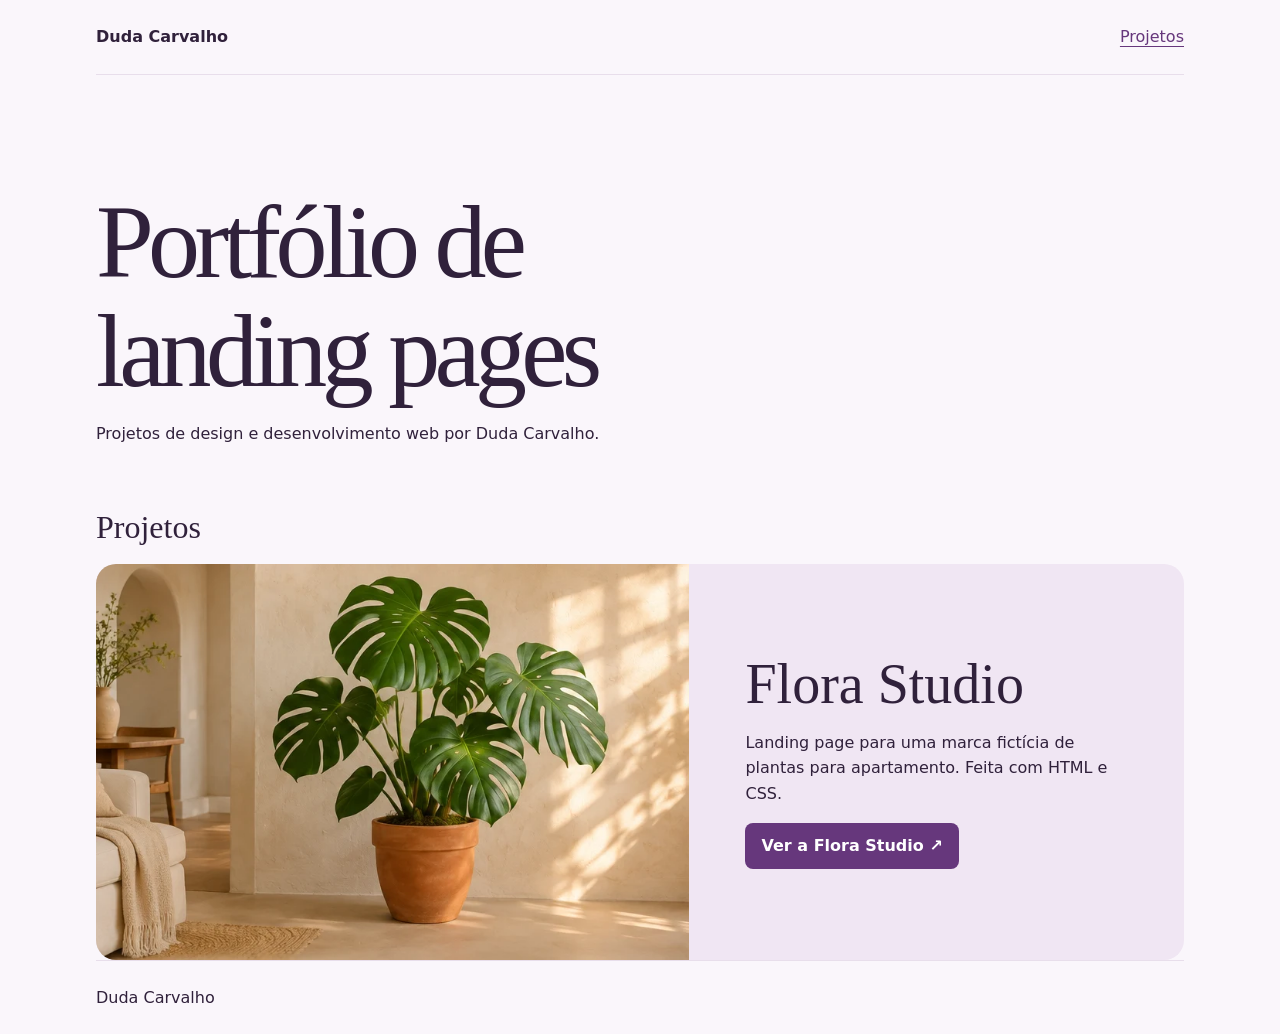
==== index.html @ 66deb17f "Add files via upload" ====
<!doctype html>
<html lang="pt-BR">
<head>
  <meta charset="utf-8">
  <meta name="viewport" content="width=device-width, initial-scale=1">
  <meta name="description" content="Portfólio de landing pages de Duda Carvalho.">
  <title>Duda Carvalho | Portfólio de landing pages</title>
  <style>
    * { box-sizing: border-box; }
    body { margin: 0; color: #30213b; background: #faf6fb; font: 1rem/1.6 system-ui, sans-serif; }
    .wrap { width: min(68rem, calc(100% - 2.5rem)); margin: auto; }
    header, footer { padding-block: 1.5rem; }
    header { display: flex; justify-content: space-between; gap: 1rem; border-bottom: 1px solid #e8deeb; }
    a { color: #66377c; text-underline-offset: .23em; }
    a:focus-visible { outline: 2px solid #66377c; outline-offset: 4px; }
    .intro { padding-block: clamp(3rem, 10vw, 7rem) 3rem; }
    h1, h2, h3 { font-family: Georgia, serif; font-weight: normal; line-height: 1.05; margin: 0; }
    h1 { max-width: 13ch; font-size: clamp(3rem, 9vw, 6.5rem); letter-spacing: -.055em; }
    h2 { font-size: 2rem; margin-bottom: 1.25rem; }
    h3 { font-size: clamp(2.3rem, 5vw, 3.5rem); }
    .projects { display: grid; gap: 1.5rem; }
    article { display: grid; grid-template-columns: 1.2fr 1fr; background: #f0e6f3; border-radius: 1.25rem; overflow: hidden; }
    .preview { width: 100%; height: 100%; min-height: 17rem; object-fit: cover; display: block; }
    .details { align-self: center; padding: clamp(1.5rem, 5vw, 3.5rem); }
    .button { display: inline-block; padding: .65rem 1rem; border-radius: .5rem; background: #66377c; color: white; font-weight: 600; text-decoration: none; }
    .button:hover { background: #4c285e; }
    .button:focus-visible { outline-offset: 3px; }
    footer { margin-top: 3rem; border-top: 1px solid #e8deeb; }
    @media (max-width: 650px) {
      article { grid-template-columns: 1fr; }
      .preview { height: auto; min-height: 0; aspect-ratio: 4 / 3; }
    }
  </style>
</head>
<body>
  <header class="wrap">
    <strong>Duda Carvalho</strong>
    <a href="#projetos">Projetos</a>
  </header>
  <main class="wrap">
    <section class="intro">
      <h1>Portfólio de landing pages</h1>
      <p>Projetos de design e desenvolvimento web por Duda Carvalho.</p>
    </section>
    <section id="projetos" aria-labelledby="titulo-projetos">
      <h2 id="titulo-projetos">Projetos</h2>
      <div class="projects">
        <article>
          <img class="preview" src="flora-studio/images/sala.webp" width="768" height="512" alt="Costela-de-adão em uma sala iluminada pelo sol">
          <div class="details">
            <h3>Flora Studio</h3>
            <p>Landing page para uma marca fictícia de plantas para apartamento. Feita com HTML e CSS.</p>
            <a class="button" href="flora-studio/index.html">Ver a Flora Studio <span aria-hidden="true">↗</span></a>
          </div>
        </article>
      </div>
    </section>
  </main>
  <footer class="wrap">Duda Carvalho</footer>
</body>
</html>
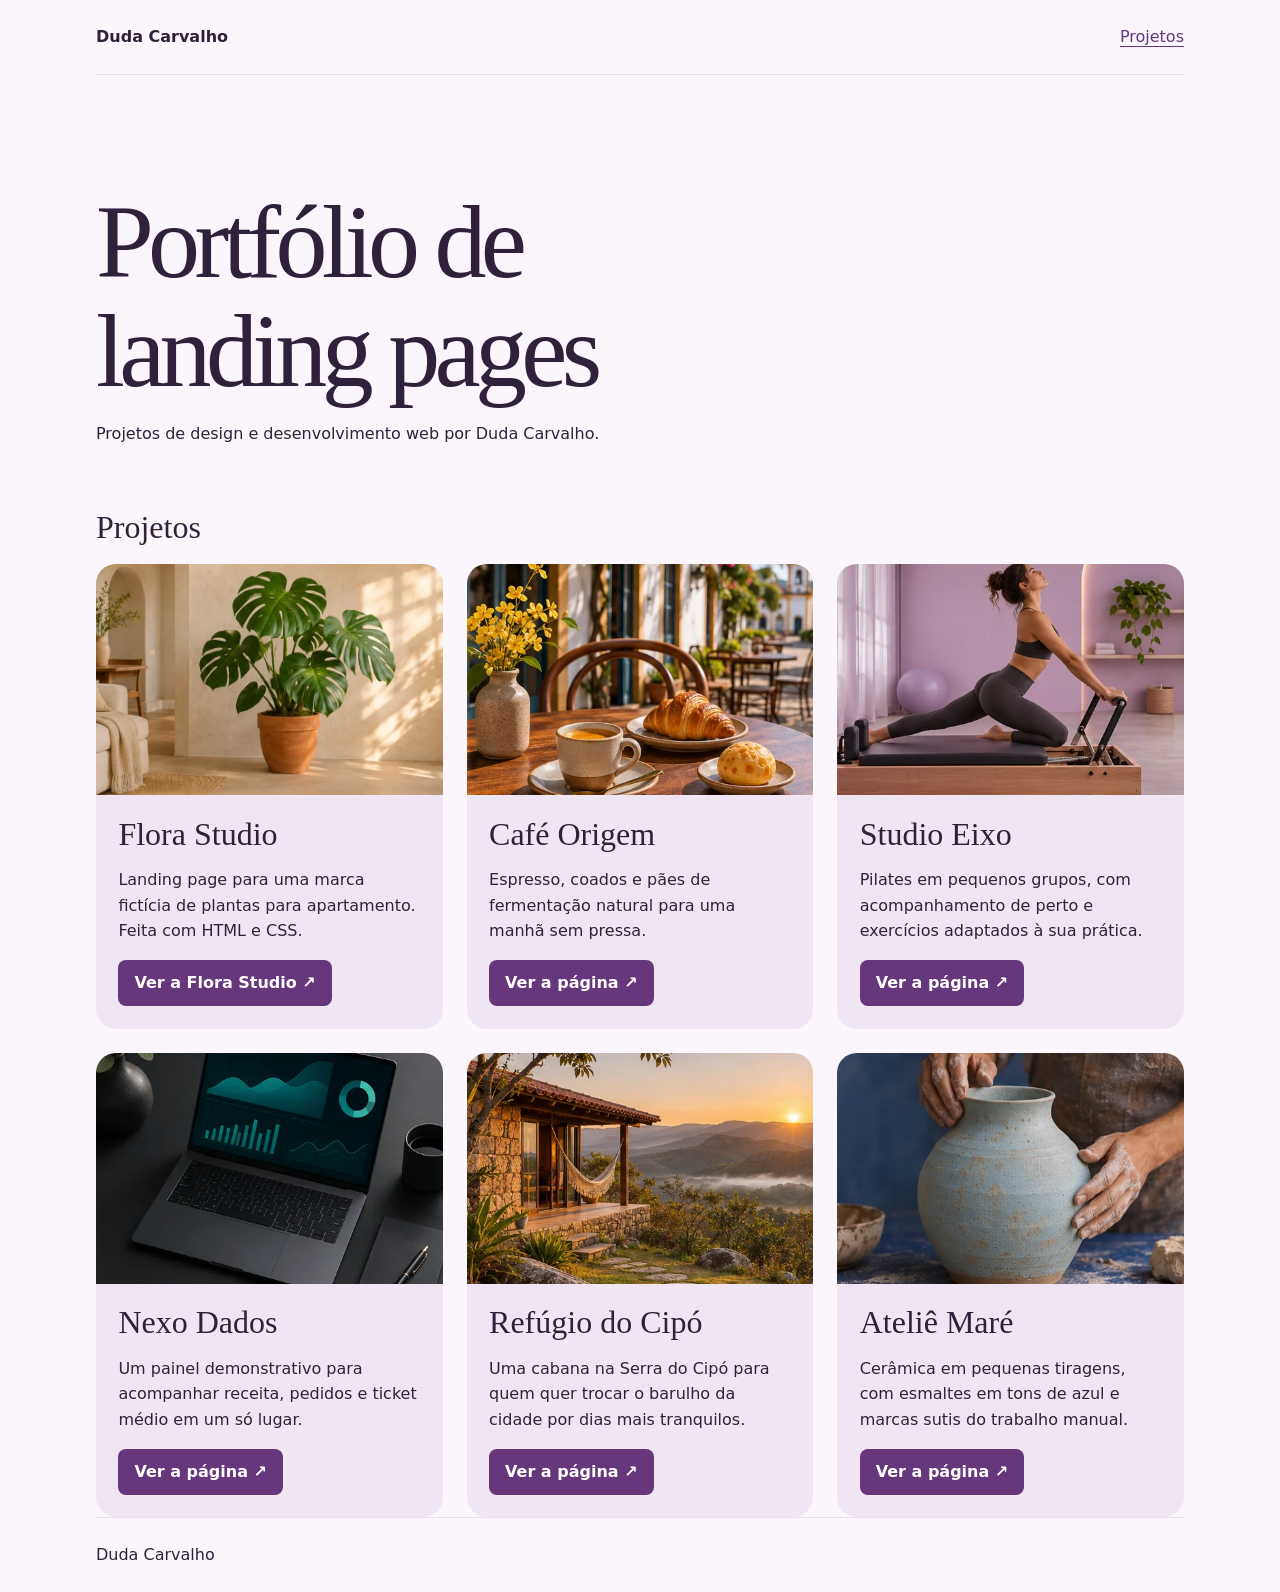
==== commit 02319669: "atualização das lps" ====
--- a/index.html
+++ b/index.html
@@ -17,19 +17,19 @@
     h1, h2, h3 { font-family: Georgia, serif; font-weight: normal; line-height: 1.05; margin: 0; }
     h1 { max-width: 13ch; font-size: clamp(3rem, 9vw, 6.5rem); letter-spacing: -.055em; }
     h2 { font-size: 2rem; margin-bottom: 1.25rem; }
-    h3 { font-size: clamp(2.3rem, 5vw, 3.5rem); }
-    .projects { display: grid; gap: 1.5rem; }
-    article { display: grid; grid-template-columns: 1.2fr 1fr; background: #f0e6f3; border-radius: 1.25rem; overflow: hidden; }
-    .preview { width: 100%; height: 100%; min-height: 17rem; object-fit: cover; display: block; }
-    .details { align-self: center; padding: clamp(1.5rem, 5vw, 3.5rem); }
+    h3 { font-size: 2rem; }
+    .projects { display: grid; grid-template-columns: repeat(3, minmax(0, 1fr)); gap: 1.5rem; }
+    article { display: grid; grid-template-rows: auto 1fr; background: #f0e6f3; border-radius: 1.25rem; overflow: hidden; }
+    .preview { width: 100%; height: auto; aspect-ratio: 3 / 2; object-fit: cover; display: block; }
+    .details { display: flex; flex-direction: column; align-items: flex-start; padding: 1.4rem; }
+    .details a { margin-top: auto; }
+    .sr-only { position: absolute; width: 1px; height: 1px; overflow: hidden; clip-path: inset(50%); white-space: nowrap; }
     .button { display: inline-block; padding: .65rem 1rem; border-radius: .5rem; background: #66377c; color: white; font-weight: 600; text-decoration: none; }
     .button:hover { background: #4c285e; }
     .button:focus-visible { outline-offset: 3px; }
     footer { margin-top: 3rem; border-top: 1px solid #e8deeb; }
-    @media (max-width: 650px) {
-      article { grid-template-columns: 1fr; }
-      .preview { height: auto; min-height: 0; aspect-ratio: 4 / 3; }
-    }
+    @media (max-width: 850px) { .projects { grid-template-columns: repeat(2, minmax(0, 1fr)); } }
+    @media (max-width: 560px) { .projects { grid-template-columns: 1fr; } }
   </style>
 </head>
 <body>
@@ -53,6 +53,46 @@
             <a class="button" href="flora-studio/index.html">Ver a Flora Studio <span aria-hidden="true">↗</span></a>
           </div>
         </article>
+        <article>
+          <img class="preview" src="cafe-origem/images/capa.webp" alt="Xícara de espresso e pães em uma mesa iluminada" loading="lazy">
+          <div class="details">
+            <h3>Café Origem</h3>
+            <p>Espresso, coados e pães de fermentação natural para uma manhã sem pressa.</p>
+            <a class="button" href="cafe-origem/index.html">Ver a página <span class="sr-only">Café Origem</span><span aria-hidden="true"> ↗</span></a>
+          </div>
+        </article>
+        <article>
+          <img class="preview" src="studio-eixo/images/capa.webp" alt="Pessoa praticando pilates em um estúdio lilás" loading="lazy">
+          <div class="details">
+            <h3>Studio Eixo</h3>
+            <p>Pilates em pequenos grupos, com acompanhamento de perto e exercícios adaptados à sua prática.</p>
+            <a class="button" href="studio-eixo/index.html">Ver a página <span class="sr-only">Studio Eixo</span><span aria-hidden="true"> ↗</span></a>
+          </div>
+        </article>
+        <article>
+          <img class="preview" src="nexo-dados/images/capa.webp" alt="Notebook com gráficos de um painel de indicadores" loading="lazy">
+          <div class="details">
+            <h3>Nexo Dados</h3>
+            <p>Um painel demonstrativo para acompanhar receita, pedidos e ticket médio em um só lugar.</p>
+            <a class="button" href="nexo-dados/index.html">Ver a página <span class="sr-only">Nexo Dados</span><span aria-hidden="true"> ↗</span></a>
+          </div>
+        </article>
+        <article>
+          <img class="preview" src="refugio-do-cipo/images/capa.webp" alt="Cabana entre montanhas e neblina ao nascer do sol" loading="lazy">
+          <div class="details">
+            <h3>Refúgio do Cipó</h3>
+            <p>Uma cabana na Serra do Cipó para quem quer trocar o barulho da cidade por dias mais tranquilos.</p>
+            <a class="button" href="refugio-do-cipo/index.html">Ver a página <span class="sr-only">Refúgio do Cipó</span><span aria-hidden="true"> ↗</span></a>
+          </div>
+        </article>
+        <article>
+          <img class="preview" src="atelie-mare/images/capa.webp" alt="Mãos de uma ceramista trabalhando em um vaso azul" loading="lazy">
+          <div class="details">
+            <h3>Ateliê Maré</h3>
+            <p>Cerâmica em pequenas tiragens, com esmaltes em tons de azul e marcas sutis do trabalho manual.</p>
+            <a class="button" href="atelie-mare/index.html">Ver a página <span class="sr-only">Ateliê Maré</span><span aria-hidden="true"> ↗</span></a>
+          </div>
+        </article>
       </div>
     </section>
   </main>
